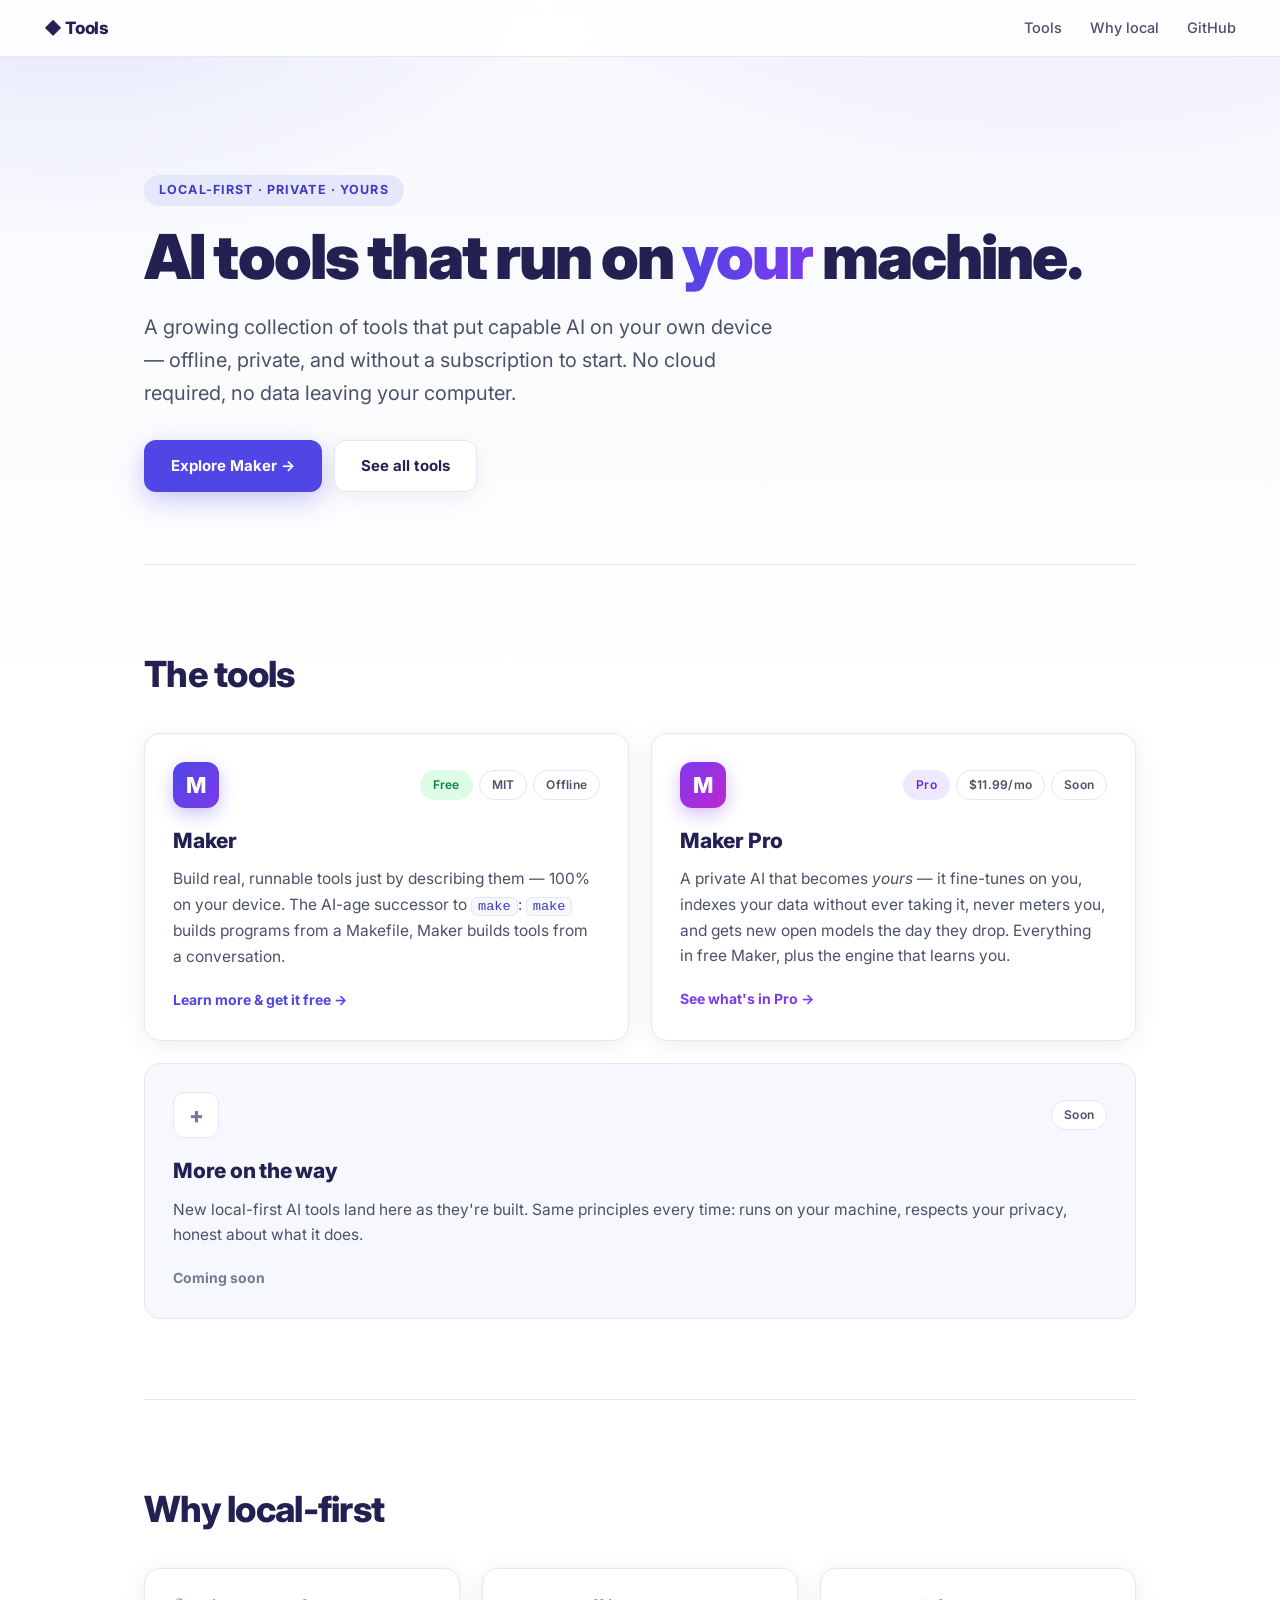
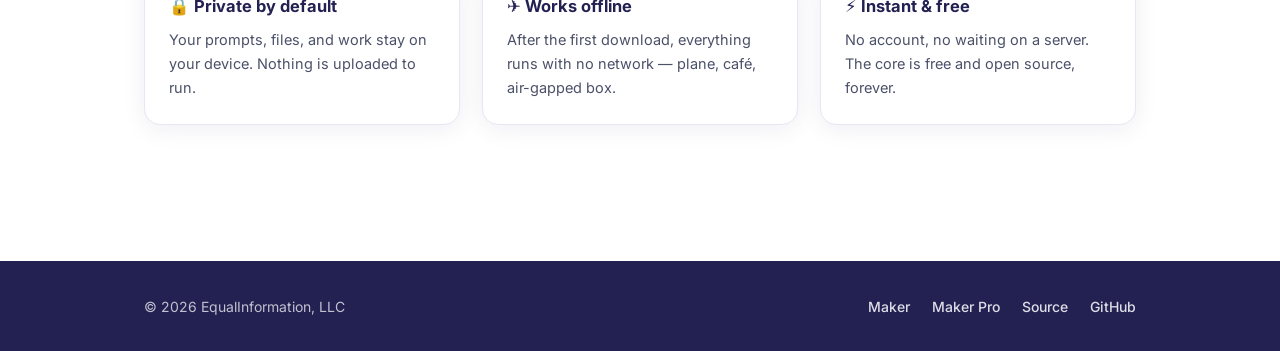
==== index.html @ 85bafb3d "Redesign: light professional theme, EqualInformation LLC branding - Full restyle: Inter typography, " ====
<!doctype html>
<html lang="en">
<head>
  <meta charset="utf-8">
  <meta name="viewport" content="width=device-width, initial-scale=1">
  <title>Tools — local-first AI tools by Bhim Upadhyaya</title>
  <meta name="description" content="A growing collection of local-first, privacy-respecting AI tools. Free and paid, built to run on your own machine.">
  <link rel="icon" href="data:image/svg+xml,%3Csvg xmlns='http://www.w3.org/2000/svg' viewBox='0 0 100 100'%3E%3Crect width='100' height='100' rx='22' fill='%234f46e5'/%3E%3Cpath d='M25 72V28l25 26 25-26v44' fill='none' stroke='white' stroke-width='9' stroke-linejoin='round' stroke-linecap='round'/%3E%3C/svg%3E">
  <link rel="preconnect" href="https://fonts.googleapis.com">
  <link rel="preconnect" href="https://fonts.gstatic.com" crossorigin>
  <link href="https://fonts.googleapis.com/css2?family=Inter:wght@400;500;600;700;800;900&display=swap" rel="stylesheet">
  <link rel="stylesheet" href="styles.css">
</head>
<body>
  <header class="nav">
    <a class="brand" href="/">◆ Tools</a>
    <nav aria-label="Primary">
      <a href="#tools">Tools</a>
      <a href="#values">Why local</a>
      <a href="https://github.com/bpupadhyaya" target="_blank" rel="noopener">GitHub</a>
    </nav>
  </header>

  <main>
    <section class="hero">
      <p class="eyebrow">Local-first · private · yours</p>
      <h1>AI tools that run on <span class="grad">your</span> machine.</h1>
      <p class="lede">A growing collection of tools that put capable AI on your own device —
        offline, private, and without a subscription to start. No cloud required, no data leaving
        your computer.</p>
      <div class="cta">
        <a class="btn primary" href="maker.html">Explore Maker →</a>
        <a class="btn ghost" href="#tools">See all tools</a>
      </div>
    </section>

    <section id="tools" class="section">
      <h2>The tools</h2>
      <div class="grid">
        <a class="card feature" href="maker.html">
          <div class="card-top">
            <span class="logo">M</span>
            <span class="badges"><span class="badge free">Free</span><span class="badge">MIT</span><span class="badge">Offline</span></span>
          </div>
          <h3>Maker</h3>
          <p>Build real, runnable tools just by describing them — 100% on your device. The AI-age
            successor to <code>make</code>: <code>make</code> builds programs from a Makefile,
            Maker builds tools from a conversation.</p>
          <span class="card-link">Learn more &amp; get it free →</span>
        </a>

        <a class="card feature pro-card-mini" href="maker-pro.html">
          <div class="card-top">
            <span class="logo pro-logo">M</span>
            <span class="badges"><span class="badge pro">Pro</span><span class="badge">$11.99/mo</span><span class="badge">Soon</span></span>
          </div>
          <h3>Maker Pro</h3>
          <p>A private AI that becomes <em>yours</em> — it fine-tunes on you, indexes your data
            without ever taking it, never meters you, and gets new open models the day they drop.
            Everything in free Maker, plus the engine that learns you.</p>
          <span class="card-link pro-link">See what's in Pro →</span>
        </a>

        <div class="card soon wide">
          <div class="card-top"><span class="logo dim">+</span><span class="badges"><span class="badge">Soon</span></span></div>
          <h3>More on the way</h3>
          <p>New local-first AI tools land here as they're built. Same principles every time:
            runs on your machine, respects your privacy, honest about what it does.</p>
          <span class="card-link dim">Coming soon</span>
        </div>
      </div>
    </section>

    <section id="values" class="section values">
      <h2>Why local-first</h2>
      <div class="grid three">
        <div class="value">
          <h4>🔒 Private by default</h4>
          <p>Your prompts, files, and work stay on your device. Nothing is uploaded to run.</p>
        </div>
        <div class="value">
          <h4>✈️ Works offline</h4>
          <p>After the first download, everything runs with no network — plane, café, air-gapped box.</p>
        </div>
        <div class="value">
          <h4>⚡ Instant &amp; free</h4>
          <p>No account, no waiting on a server. The core is free and open source, forever.</p>
        </div>
      </div>
    </section>
  </main>

  <footer>
    <div class="foot-inner">
      <span>© 2026 EqualInformation, LLC</span>
      <nav aria-label="Footer">
        <a href="maker.html">Maker</a>
        <a href="maker-pro.html">Maker Pro</a>
        <a href="https://github.com/bpupadhyaya/maker" target="_blank" rel="noopener">Source</a>
        <a href="https://github.com/bpupadhyaya" target="_blank" rel="noopener">GitHub</a>
      </nav>
    </div>
  </footer>
</body>
</html>
---- styles.css ----
/* EqualInformation Tools — brand stylesheet
   Light, professional. Palette: indigo (product) + violet (Pro) on paper. */

:root {
  --ink: #171a2b;
  --ink-soft: #4b5169;
  --ink-faint: #737a94;
  --indigo-900: #232052;
  --indigo-700: #3f3ac2;
  --indigo-600: #4f46e5;
  --indigo-100: #e5e7fb;
  --violet-700: #6d28d9;
  --violet-600: #7c3aed;
  --violet-100: #ede9fe;
  --green-700: #15803d;
  --green-100: #dcfce7;
  --paper: #ffffff;
  --paper-tint: #f7f8fd;
  --line: #e5e7f2;
  --radius: 16px;
  --shadow: 0 4px 24px rgba(35, 32, 82, 0.07);
  --shadow-lift: 0 14px 40px rgba(35, 32, 82, 0.13);
  --max: 1080px;
}
* { box-sizing: border-box; }
html { scroll-behavior: smooth; }
body {
  margin: 0;
  font-family: "Inter", system-ui, -apple-system, "Segoe UI", Roboto, sans-serif;
  font-size: 16px; line-height: 1.65;
  color: var(--ink);
  background: var(--paper);
  -webkit-font-smoothing: antialiased;
}
a { color: inherit; text-decoration: none; }
code {
  background: var(--paper-tint); border: 1px solid var(--line); border-radius: 6px;
  padding: 1px 6px; font-size: 0.88em; color: var(--indigo-700);
  font-family: ui-monospace, "SF Mono", Menlo, Consolas, monospace;
}
em { font-style: italic; }

/* nav */
.nav {
  position: sticky; top: 0; z-index: 10;
  display: flex; align-items: center; justify-content: space-between;
  padding: 14px clamp(18px, 5vw, 44px);
  background: rgba(255,255,255,0.88); backdrop-filter: blur(12px);
  border-bottom: 1px solid var(--line);
}
.brand { font-weight: 800; letter-spacing: -0.02em; font-size: 17px; color: var(--indigo-900); }
.nav nav { display: flex; gap: clamp(14px, 3vw, 28px); align-items: center; }
.nav nav a { color: var(--ink-soft); font-size: 14.5px; font-weight: 500; }
.nav nav a:hover { color: var(--indigo-600); }

main { max-width: var(--max); margin: 0 auto; padding: 0 clamp(18px, 5vw, 44px); }

/* hero */
.hero {
  padding: clamp(64px, 11vw, 118px) 0 clamp(44px, 7vw, 72px);
  position: relative;
}
body::before {
  content: ""; position: absolute; inset: 0 0 auto 0; height: 720px; z-index: -1;
  background:
    radial-gradient(900px 480px at 82% -12%, var(--violet-100) 0%, transparent 62%),
    radial-gradient(820px 460px at 6% -4%, var(--indigo-100) 0%, transparent 58%),
    linear-gradient(180deg, var(--paper-tint), var(--paper));
}
.eyebrow {
  display: inline-block; font-size: 12.5px; font-weight: 700; letter-spacing: 0.09em;
  text-transform: uppercase; color: var(--indigo-700);
  background: var(--indigo-100); border-radius: 999px; padding: 5px 15px; margin: 0 0 18px;
}
h1 {
  font-size: clamp(38px, 6.5vw, 62px); line-height: 1.08; letter-spacing: -0.03em;
  margin: 0 0 20px; font-weight: 900; color: var(--indigo-900);
}
.grad {
  background: linear-gradient(100deg, var(--indigo-600), var(--violet-600));
  -webkit-background-clip: text; background-clip: text; color: transparent;
}
.lede { font-size: clamp(17px, 2.2vw, 20px); color: var(--ink-soft); max-width: 640px; margin: 0 0 30px; }
.cta { display: flex; gap: 12px; flex-wrap: wrap; }
.btn {
  display: inline-block; padding: 13px 26px; border-radius: 12px; font-weight: 700; font-size: 15px;
  border: 1px solid transparent; transition: transform .13s, box-shadow .13s, background .13s, border-color .13s;
}
.btn.primary { background: var(--indigo-600); color: #fff; box-shadow: 0 8px 26px rgba(79,70,229,0.30); }
.btn.primary:hover { background: var(--indigo-700); transform: translateY(-2px); box-shadow: 0 12px 32px rgba(79,70,229,0.38); }
.btn.ghost { border-color: var(--line); color: var(--indigo-900); background: #fff; box-shadow: var(--shadow); }
.btn.ghost:hover { border-color: var(--indigo-600); color: var(--indigo-700); transform: translateY(-2px); }

/* sections */
.section { padding: clamp(48px, 7vw, 80px) 0; border-top: 1px solid var(--line); }
.section h2 {
  font-size: clamp(26px, 4vw, 36px); letter-spacing: -0.02em; margin: 0 0 10px;
  font-weight: 800; color: var(--indigo-900);
}
.section h2 + .grid, .section h2 + p + .grid { margin-top: 28px; }
.muted { color: var(--ink-soft); max-width: 720px; margin: 0 0 8px; }
.center { text-align: center; margin-left: auto; margin-right: auto; }

/* grid + cards */
.grid { display: grid; grid-template-columns: repeat(2, 1fr); gap: 22px; }
.grid.three { grid-template-columns: repeat(3, 1fr); }
@media (max-width: 860px) { .grid.three { grid-template-columns: repeat(2, 1fr); } }
@media (max-width: 640px) { .grid, .grid.three { grid-template-columns: 1fr; } }

.card {
  display: block; padding: 28px; border-radius: var(--radius); border: 1px solid var(--line);
  background: #fff; box-shadow: var(--shadow);
  transition: transform .14s, border-color .14s, box-shadow .14s;
}
.card:hover { transform: translateY(-4px); border-color: rgba(79,70,229,0.45); box-shadow: var(--shadow-lift); }
.card.soon { background: var(--paper-tint); box-shadow: none; }
.card.soon:hover { transform: none; border-color: var(--line); }
.card.wide { grid-column: 1 / -1; }
.card h3 { margin: 4px 0 8px; font-size: 21px; font-weight: 800; letter-spacing: -0.01em; color: var(--indigo-900); }
.card p { color: var(--ink-soft); margin: 0 0 16px; font-size: 15.5px; }
.card-top { display: flex; align-items: center; justify-content: space-between; margin-bottom: 16px; }
.card-link { color: var(--indigo-600); font-weight: 700; font-size: 14px; }
.card-link.dim { color: var(--ink-faint); }

.logo {
  display: grid; place-items: center; width: 46px; height: 46px; border-radius: 12px;
  font-weight: 800; font-size: 22px; color: #fff;
  background: linear-gradient(135deg, var(--indigo-600), var(--violet-600));
  box-shadow: 0 6px 18px rgba(79,70,229,0.3);
}
.logo.dim { background: #fff; border: 1px solid var(--line); color: var(--ink-faint); box-shadow: none; }
.logo.big { width: 78px; height: 78px; border-radius: 20px; font-size: 38px; margin: 0 auto 20px; }

.badges { display: flex; gap: 6px; flex-wrap: wrap; }
.badges.center { justify-content: center; margin-bottom: 18px; }
.badge {
  font-size: 12px; font-weight: 600; letter-spacing: 0.02em; padding: 4px 12px;
  border-radius: 999px; border: 1px solid var(--line); color: var(--ink-soft); background: #fff;
}
.badge.free { color: var(--green-700); border-color: transparent; background: var(--green-100); }
.badge.pro { color: var(--violet-700); border-color: transparent; background: var(--violet-100); }

/* values */
.value {
  padding: 24px; border-radius: var(--radius); border: 1px solid var(--line);
  background: #fff; box-shadow: var(--shadow);
}
.value h4 { margin: 0 0 8px; font-size: 16.5px; font-weight: 700; color: var(--indigo-900); }
.value p { margin: 0; color: var(--ink-soft); font-size: 14.5px; }

/* product page */
.hero.product { text-align: center; padding-bottom: clamp(32px, 5vw, 56px); }
.hero.product .lede { margin-left: auto; margin-right: auto; }
.hero.product .cta { justify-content: center; }

/* download */
.download .grid { margin-top: 26px; }
.dl {
  display: block; text-align: center; padding: 28px 22px; border-radius: var(--radius);
  border: 1px solid var(--line); background: #fff; box-shadow: var(--shadow);
  transition: transform .14s, border-color .14s, box-shadow .14s;
}
.dl:hover { transform: translateY(-3px); border-color: rgba(79,70,229,0.45); box-shadow: var(--shadow-lift); }
.dl .os {
  display: grid; place-items: center; width: 44px; height: 44px; margin: 0 auto 12px;
  border-radius: 12px; background: var(--indigo-100); font-size: 21px;
}
.dl h4 { margin: 0 0 4px; font-size: 18px; font-weight: 700; color: var(--indigo-900); }
.dl p { margin: 0 0 14px; color: var(--ink-soft); font-size: 14px; }
.note { margin-top: 22px; font-size: 14px; color: var(--ink-faint); max-width: 680px; }
.note a { color: var(--indigo-600); font-weight: 600; }
.muted a { color: var(--indigo-600); font-weight: 600; }

/* pro banner */
.pro-card {
  display: block; text-align: center; padding: 48px 32px; border-radius: 20px;
  background: linear-gradient(120deg, var(--indigo-900), var(--violet-700));
  color: #fff; box-shadow: 0 18px 50px rgba(35,32,82,0.28);
  transition: transform .14s, box-shadow .14s;
}
a.pro-card:hover { transform: translateY(-3px); box-shadow: 0 24px 60px rgba(35,32,82,0.36); }
.pro-card .badge.pro { background: rgba(255,255,255,0.16); color: #e9d5ff; }
.pro-card h3 { font-size: 27px; margin: 14px 0 10px; font-weight: 800; letter-spacing: -0.01em; }
.pro-card p { color: rgba(255,255,255,0.85); max-width: 640px; margin: 0 auto 18px; }
.pro-card strong { color: #fff; }
.pro-card .card-link { color: #dcd2ff; }

/* pro identity */
.pro-logo { background: linear-gradient(135deg, var(--violet-600), #c026d3); box-shadow: 0 6px 18px rgba(124,58,237,0.32); }
.pro-grad { background: linear-gradient(100deg, var(--violet-600), #c026d3); -webkit-background-clip: text; background-clip: text; color: transparent; }
.pro-btn { background: var(--violet-600); box-shadow: 0 8px 26px rgba(124,58,237,0.32); }
.pro-btn:hover { background: var(--violet-700); box-shadow: 0 12px 32px rgba(124,58,237,0.4); }
.pro-link { color: var(--violet-600); }
.card.pro-card-mini:hover { border-color: rgba(124,58,237,0.5); }
.badge.soon-badge { color: var(--ink-soft); }

/* feature group subheads */
.subhead {
  display: table; margin: 36px 0 16px; font-size: 12.5px; letter-spacing: 0.09em;
  text-transform: uppercase; color: var(--violet-700); font-weight: 700;
  background: var(--violet-100); border-radius: 999px; padding: 5px 15px;
}

/* code block */
.code-block {
  max-width: 640px; margin: 22px auto 16px; padding: 20px 24px; border-radius: 14px;
  background: #191d33; overflow-x: auto; text-align: left;
  box-shadow: 0 14px 36px rgba(35,32,82,0.22);
}
.code-block code {
  display: block; background: none; border: 0; padding: 0; font-size: 14px; line-height: 1.75;
  color: #7ee787; white-space: pre;
}

/* pricing */
.plans { align-items: stretch; margin-top: 28px; }
.plan {
  display: flex; flex-direction: column; padding: 32px 28px; border-radius: var(--radius);
  border: 1px solid var(--line); background: #fff; box-shadow: var(--shadow);
}
.plan.hot { border-color: rgba(124,58,237,0.5); box-shadow: 0 18px 48px rgba(124,58,237,0.16); position: relative; }
.plan .badge { align-self: flex-start; margin-bottom: 10px; }
.plan h3 { margin: 0 0 6px; font-size: 21px; font-weight: 800; color: var(--indigo-900); }
.plan .price { font-size: 36px; font-weight: 900; letter-spacing: -0.03em; margin: 0 0 16px; color: var(--indigo-900); }
.plan .price span { font-size: 14px; font-weight: 500; color: var(--ink-faint); letter-spacing: 0; }
.plan ul { list-style: none; margin: 0 0 24px; padding: 0; color: var(--ink-soft); font-size: 15px; flex: 1; }
.plan ul li { padding: 6px 0 6px 28px; position: relative; }
.plan ul li::before { content: "✓"; position: absolute; left: 2px; color: var(--green-700); font-weight: 800; }
.plan.hot ul li::before { color: var(--violet-600); }
.btn.full { display: block; text-align: center; }

/* footer */
footer { background: var(--indigo-900); margin-top: 56px; }
.foot-inner {
  max-width: var(--max); margin: 0 auto; padding: 34px clamp(18px, 5vw, 44px);
  display: flex; align-items: center; justify-content: space-between;
  color: rgba(255,255,255,0.72); font-size: 14px; flex-wrap: wrap; gap: 14px;
}
.foot-inner nav { display: flex; gap: 22px; }
.foot-inner a { color: rgba(255,255,255,0.85); font-weight: 500; }
.foot-inner a:hover { color: #fff; }
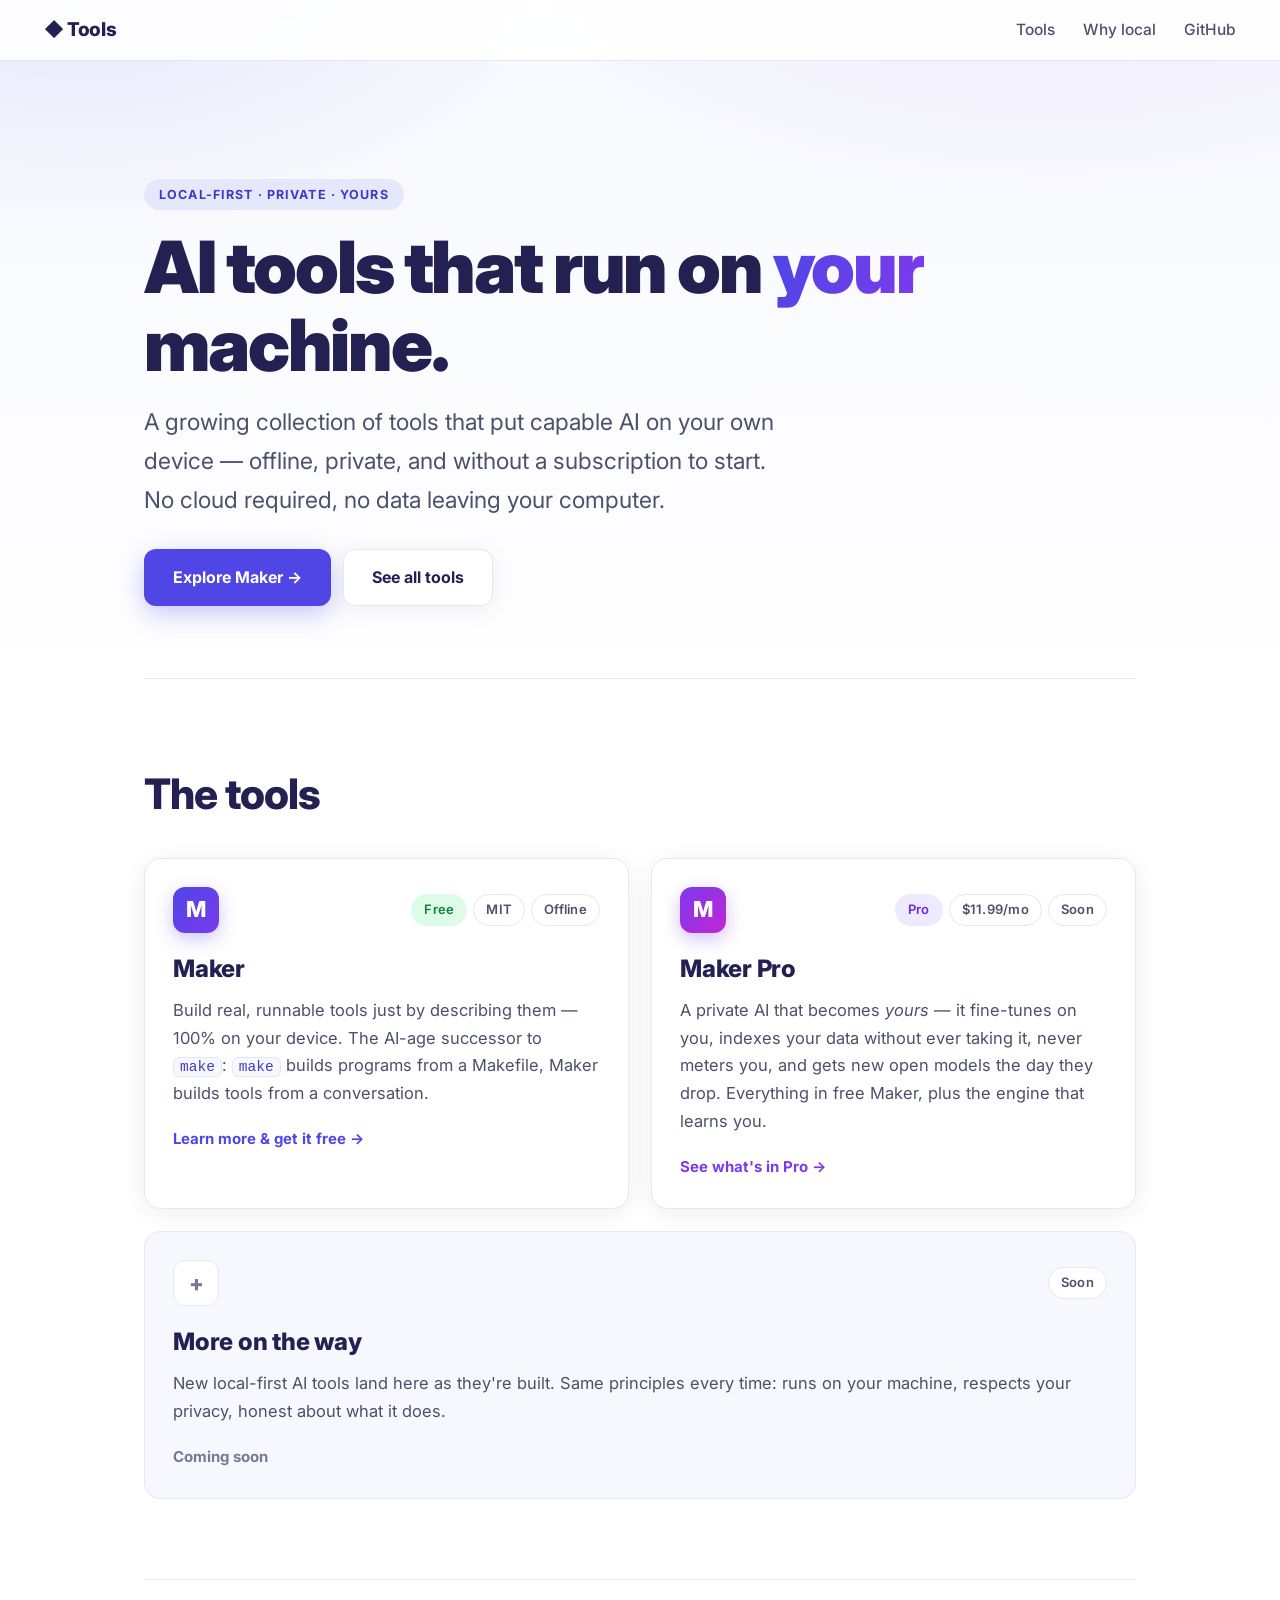
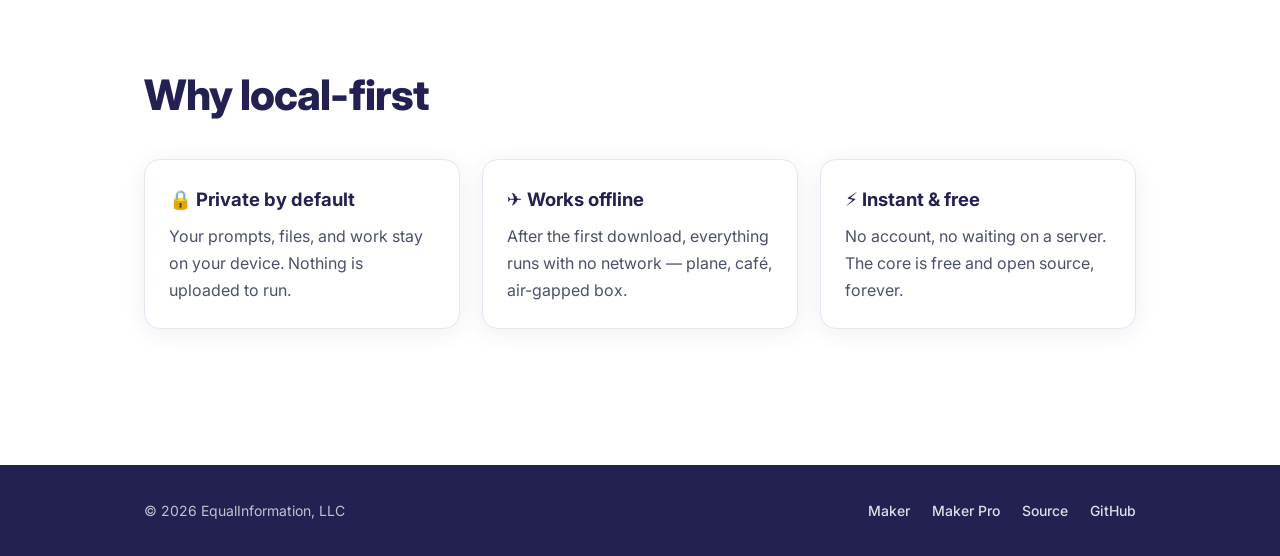
==== commit cac9b376: "Typography: scale up to match reference site presence; v=3 cache-bust Co-Authored-By: Claude Fable 5" ====
--- a/index.html
+++ b/index.html
@@ -9,7 +9,7 @@
   <link rel="preconnect" href="https://fonts.googleapis.com">
   <link rel="preconnect" href="https://fonts.gstatic.com" crossorigin>
   <link href="https://fonts.googleapis.com/css2?family=Inter:wght@400;500;600;700;800;900&display=swap" rel="stylesheet">
-  <link rel="stylesheet" href="styles.css">
+  <link rel="stylesheet" href="styles.css?v=3">
 </head>
 <body>
   <header class="nav">
--- a/styles.css
+++ b/styles.css
@@ -27,7 +27,7 @@
 body {
   margin: 0;
   font-family: "Inter", system-ui, -apple-system, "Segoe UI", Roboto, sans-serif;
-  font-size: 16px; line-height: 1.65;
+  font-size: 17px; line-height: 1.68;
   color: var(--ink);
   background: var(--paper);
   -webkit-font-smoothing: antialiased;
@@ -48,9 +48,9 @@
   background: rgba(255,255,255,0.88); backdrop-filter: blur(12px);
   border-bottom: 1px solid var(--line);
 }
-.brand { font-weight: 800; letter-spacing: -0.02em; font-size: 17px; color: var(--indigo-900); }
+.brand { font-weight: 800; letter-spacing: -0.02em; font-size: 19px; color: var(--indigo-900); }
 .nav nav { display: flex; gap: clamp(14px, 3vw, 28px); align-items: center; }
-.nav nav a { color: var(--ink-soft); font-size: 14.5px; font-weight: 500; }
+.nav nav a { color: var(--ink-soft); font-size: 15.5px; font-weight: 500; }
 .nav nav a:hover { color: var(--indigo-600); }
 
 main { max-width: var(--max); margin: 0 auto; padding: 0 clamp(18px, 5vw, 44px); }
@@ -73,17 +73,17 @@
   background: var(--indigo-100); border-radius: 999px; padding: 5px 15px; margin: 0 0 18px;
 }
 h1 {
-  font-size: clamp(38px, 6.5vw, 62px); line-height: 1.08; letter-spacing: -0.03em;
+  font-size: clamp(42px, 7vw, 72px); line-height: 1.08; letter-spacing: -0.03em;
   margin: 0 0 20px; font-weight: 900; color: var(--indigo-900);
 }
 .grad {
   background: linear-gradient(100deg, var(--indigo-600), var(--violet-600));
   -webkit-background-clip: text; background-clip: text; color: transparent;
 }
-.lede { font-size: clamp(17px, 2.2vw, 20px); color: var(--ink-soft); max-width: 640px; margin: 0 0 30px; }
+.lede { font-size: clamp(18px, 2.5vw, 23px); color: var(--ink-soft); max-width: 640px; margin: 0 0 30px; }
 .cta { display: flex; gap: 12px; flex-wrap: wrap; }
 .btn {
-  display: inline-block; padding: 13px 26px; border-radius: 12px; font-weight: 700; font-size: 15px;
+  display: inline-block; padding: 14px 28px; border-radius: 12px; font-weight: 700; font-size: 16px;
   border: 1px solid transparent; transition: transform .13s, box-shadow .13s, background .13s, border-color .13s;
 }
 .btn.primary { background: var(--indigo-600); color: #fff; box-shadow: 0 8px 26px rgba(79,70,229,0.30); }
@@ -94,7 +94,7 @@
 /* sections */
 .section { padding: clamp(48px, 7vw, 80px) 0; border-top: 1px solid var(--line); }
 .section h2 {
-  font-size: clamp(26px, 4vw, 36px); letter-spacing: -0.02em; margin: 0 0 10px;
+  font-size: clamp(30px, 4.5vw, 42px); letter-spacing: -0.02em; margin: 0 0 10px;
   font-weight: 800; color: var(--indigo-900);
 }
 .section h2 + .grid, .section h2 + p + .grid { margin-top: 28px; }
@@ -116,10 +116,10 @@
 .card.soon { background: var(--paper-tint); box-shadow: none; }
 .card.soon:hover { transform: none; border-color: var(--line); }
 .card.wide { grid-column: 1 / -1; }
-.card h3 { margin: 4px 0 8px; font-size: 21px; font-weight: 800; letter-spacing: -0.01em; color: var(--indigo-900); }
-.card p { color: var(--ink-soft); margin: 0 0 16px; font-size: 15.5px; }
+.card h3 { margin: 4px 0 8px; font-size: 24px; font-weight: 800; letter-spacing: -0.01em; color: var(--indigo-900); }
+.card p { color: var(--ink-soft); margin: 0 0 16px; font-size: 16.5px; }
 .card-top { display: flex; align-items: center; justify-content: space-between; margin-bottom: 16px; }
-.card-link { color: var(--indigo-600); font-weight: 700; font-size: 14px; }
+.card-link { color: var(--indigo-600); font-weight: 700; font-size: 15px; }
 .card-link.dim { color: var(--ink-faint); }
 
 .logo {
@@ -134,7 +134,7 @@
 .badges { display: flex; gap: 6px; flex-wrap: wrap; }
 .badges.center { justify-content: center; margin-bottom: 18px; }
 .badge {
-  font-size: 12px; font-weight: 600; letter-spacing: 0.02em; padding: 4px 12px;
+  font-size: 13px; font-weight: 600; letter-spacing: 0.02em; padding: 4px 12px;
   border-radius: 999px; border: 1px solid var(--line); color: var(--ink-soft); background: #fff;
 }
 .badge.free { color: var(--green-700); border-color: transparent; background: var(--green-100); }
@@ -145,8 +145,8 @@
   padding: 24px; border-radius: var(--radius); border: 1px solid var(--line);
   background: #fff; box-shadow: var(--shadow);
 }
-.value h4 { margin: 0 0 8px; font-size: 16.5px; font-weight: 700; color: var(--indigo-900); }
-.value p { margin: 0; color: var(--ink-soft); font-size: 14.5px; }
+.value h4 { margin: 0 0 8px; font-size: 18.5px; font-weight: 700; color: var(--indigo-900); }
+.value p { margin: 0; color: var(--ink-soft); font-size: 16px; }
 
 /* product page */
 .hero.product { text-align: center; padding-bottom: clamp(32px, 5vw, 56px); }
@@ -165,9 +165,9 @@
   display: grid; place-items: center; width: 44px; height: 44px; margin: 0 auto 12px;
   border-radius: 12px; background: var(--indigo-100); font-size: 21px;
 }
-.dl h4 { margin: 0 0 4px; font-size: 18px; font-weight: 700; color: var(--indigo-900); }
-.dl p { margin: 0 0 14px; color: var(--ink-soft); font-size: 14px; }
-.note { margin-top: 22px; font-size: 14px; color: var(--ink-faint); max-width: 680px; }
+.dl h4 { margin: 0 0 4px; font-size: 20px; font-weight: 700; color: var(--indigo-900); }
+.dl p { margin: 0 0 14px; color: var(--ink-soft); font-size: 15px; }
+.note { margin-top: 22px; font-size: 15px; color: var(--ink-faint); max-width: 680px; }
 .note a { color: var(--indigo-600); font-weight: 600; }
 .muted a { color: var(--indigo-600); font-weight: 600; }
 
@@ -180,7 +180,7 @@
 }
 a.pro-card:hover { transform: translateY(-3px); box-shadow: 0 24px 60px rgba(35,32,82,0.36); }
 .pro-card .badge.pro { background: rgba(255,255,255,0.16); color: #e9d5ff; }
-.pro-card h3 { font-size: 27px; margin: 14px 0 10px; font-weight: 800; letter-spacing: -0.01em; }
+.pro-card h3 { font-size: 30px; margin: 14px 0 10px; font-weight: 800; letter-spacing: -0.01em; }
 .pro-card p { color: rgba(255,255,255,0.85); max-width: 640px; margin: 0 auto 18px; }
 .pro-card strong { color: #fff; }
 .pro-card .card-link { color: #dcd2ff; }
@@ -220,10 +220,10 @@
 }
 .plan.hot { border-color: rgba(124,58,237,0.5); box-shadow: 0 18px 48px rgba(124,58,237,0.16); position: relative; }
 .plan .badge { align-self: flex-start; margin-bottom: 10px; }
-.plan h3 { margin: 0 0 6px; font-size: 21px; font-weight: 800; color: var(--indigo-900); }
-.plan .price { font-size: 36px; font-weight: 900; letter-spacing: -0.03em; margin: 0 0 16px; color: var(--indigo-900); }
+.plan h3 { margin: 0 0 6px; font-size: 23px; font-weight: 800; color: var(--indigo-900); }
+.plan .price { font-size: 40px; font-weight: 900; letter-spacing: -0.03em; margin: 0 0 16px; color: var(--indigo-900); }
 .plan .price span { font-size: 14px; font-weight: 500; color: var(--ink-faint); letter-spacing: 0; }
-.plan ul { list-style: none; margin: 0 0 24px; padding: 0; color: var(--ink-soft); font-size: 15px; flex: 1; }
+.plan ul { list-style: none; margin: 0 0 24px; padding: 0; color: var(--ink-soft); font-size: 16px; flex: 1; }
 .plan ul li { padding: 6px 0 6px 28px; position: relative; }
 .plan ul li::before { content: "✓"; position: absolute; left: 2px; color: var(--green-700); font-weight: 800; }
 .plan.hot ul li::before { color: var(--violet-600); }
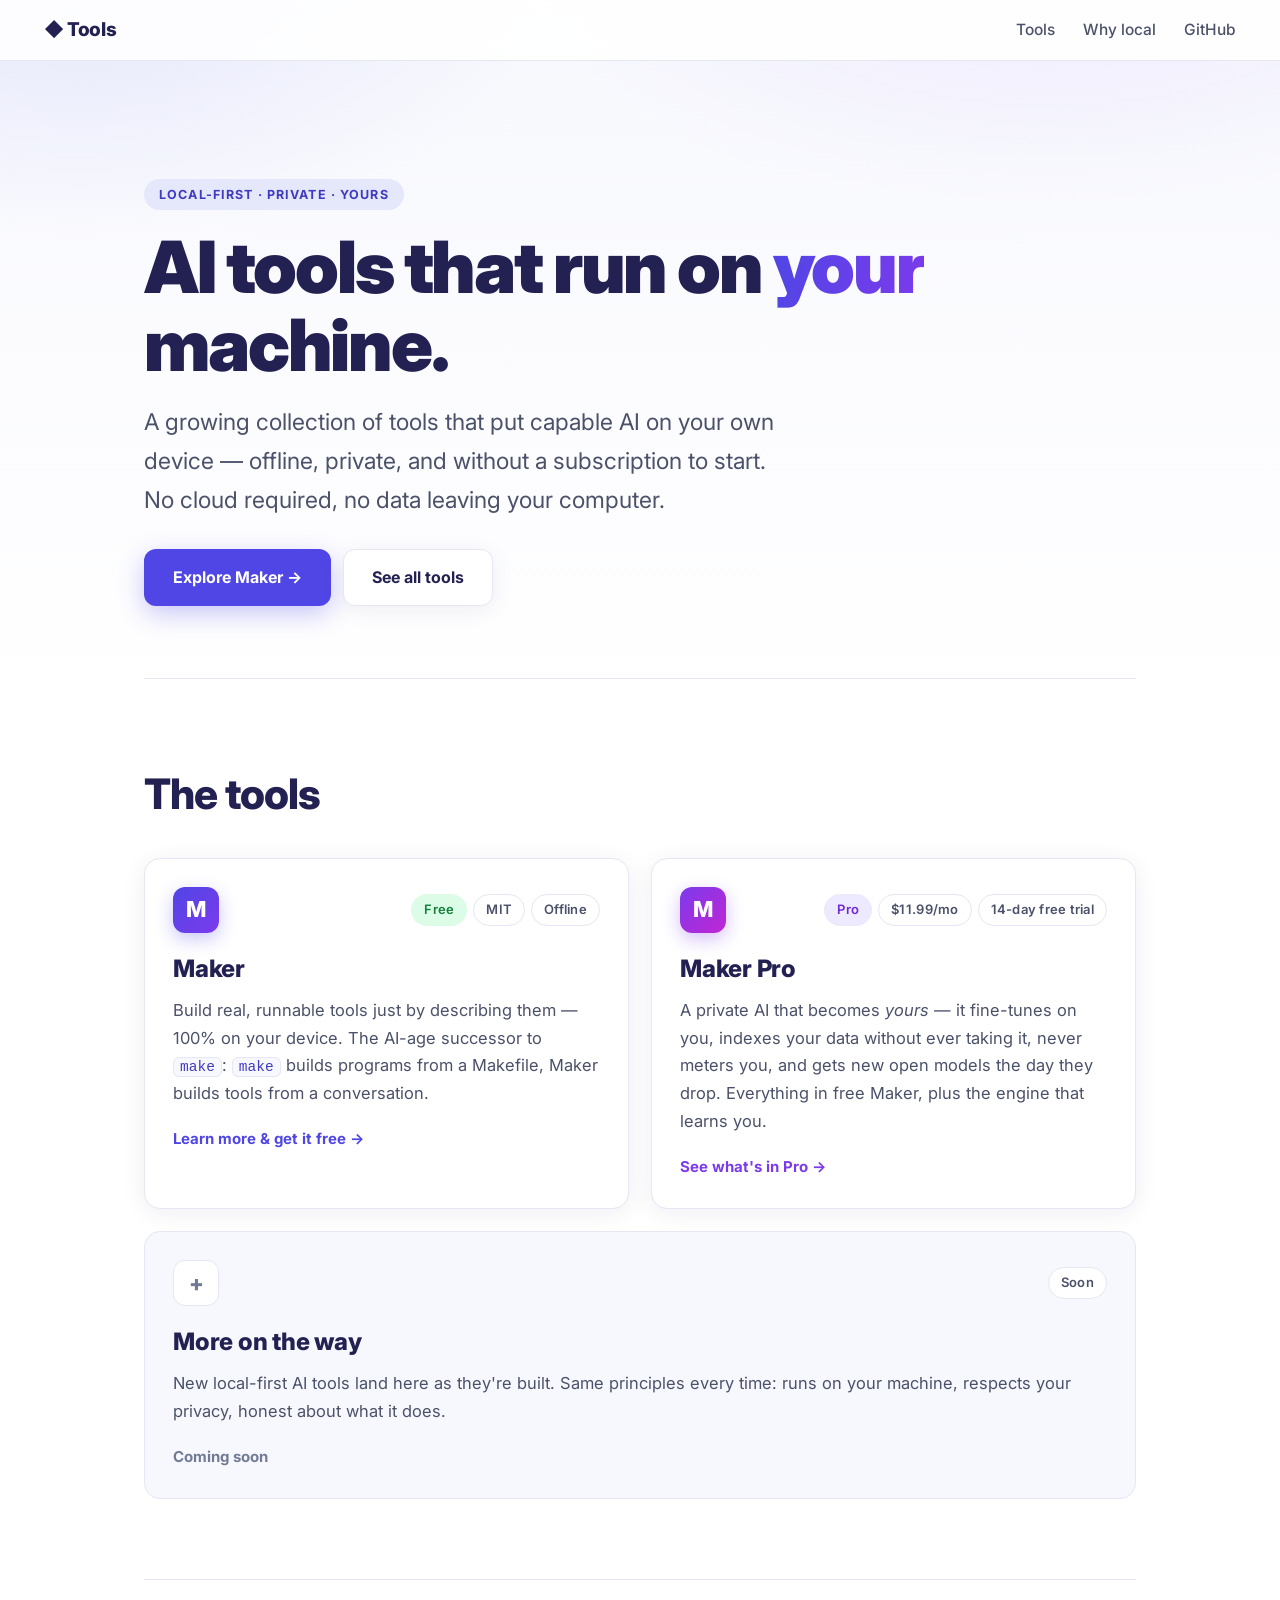
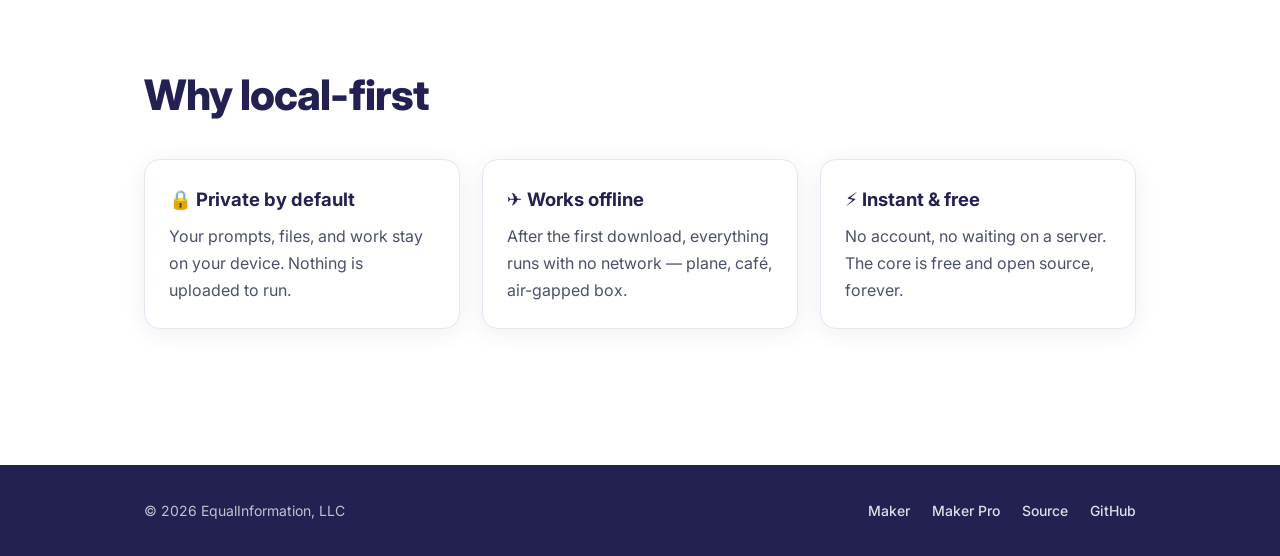
==== commit 507151e0: "Maker Pro is LIVE: Stripe payment link wired — waitlist CTAs become trial/subscribe STRIPE_LINK set " ====
--- a/index.html
+++ b/index.html
@@ -52,7 +52,7 @@
         <a class="card feature pro-card-mini" href="maker-pro.html">
           <div class="card-top">
             <span class="logo pro-logo">M</span>
-            <span class="badges"><span class="badge pro">Pro</span><span class="badge">$11.99/mo</span><span class="badge">Soon</span></span>
+            <span class="badges"><span class="badge pro">Pro</span><span class="badge">$11.99/mo</span><span class="badge">14-day free trial</span></span>
           </div>
           <h3>Maker Pro</h3>
           <p>A private AI that becomes <em>yours</em> — it fine-tunes on you, indexes your data
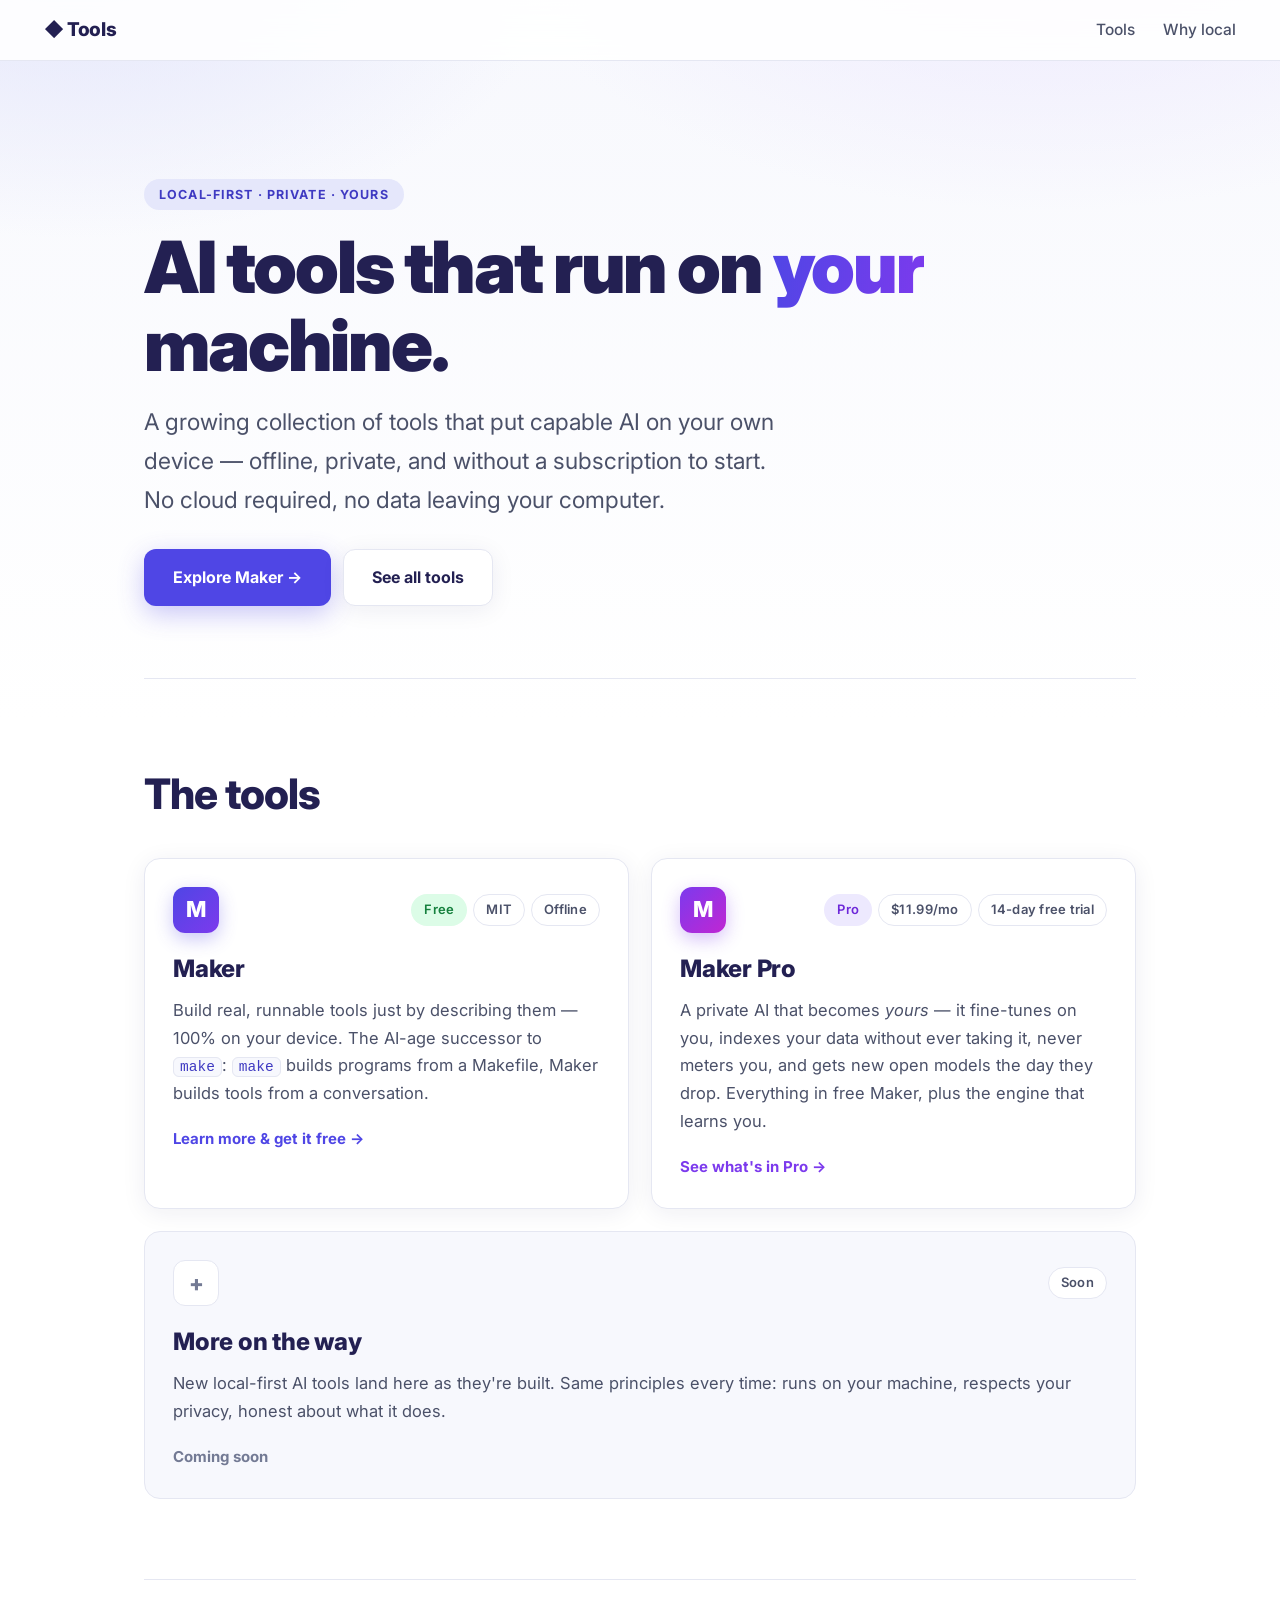
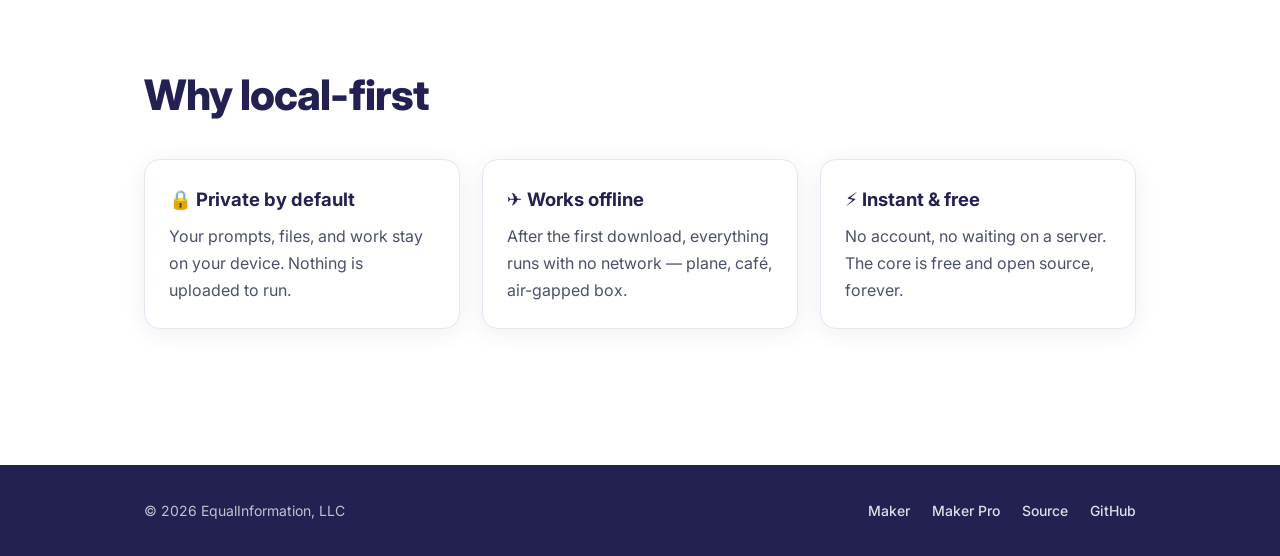
==== commit 12cd9471: "Pro page: accurate macOS quarantine fix note + README guide link Co-Authored-By: Claude Fable 5 <nor" ====
--- a/index.html
+++ b/index.html
@@ -13,11 +13,10 @@
 </head>
 <body>
   <header class="nav">
-    <a class="brand" href="/">◆ Tools</a>
+    <a class="brand" href="/tools/">◆ Tools</a>
     <nav aria-label="Primary">
       <a href="#tools">Tools</a>
       <a href="#values">Why local</a>
-      <a href="https://github.com/bpupadhyaya" target="_blank" rel="noopener">GitHub</a>
     </nav>
   </header>
 
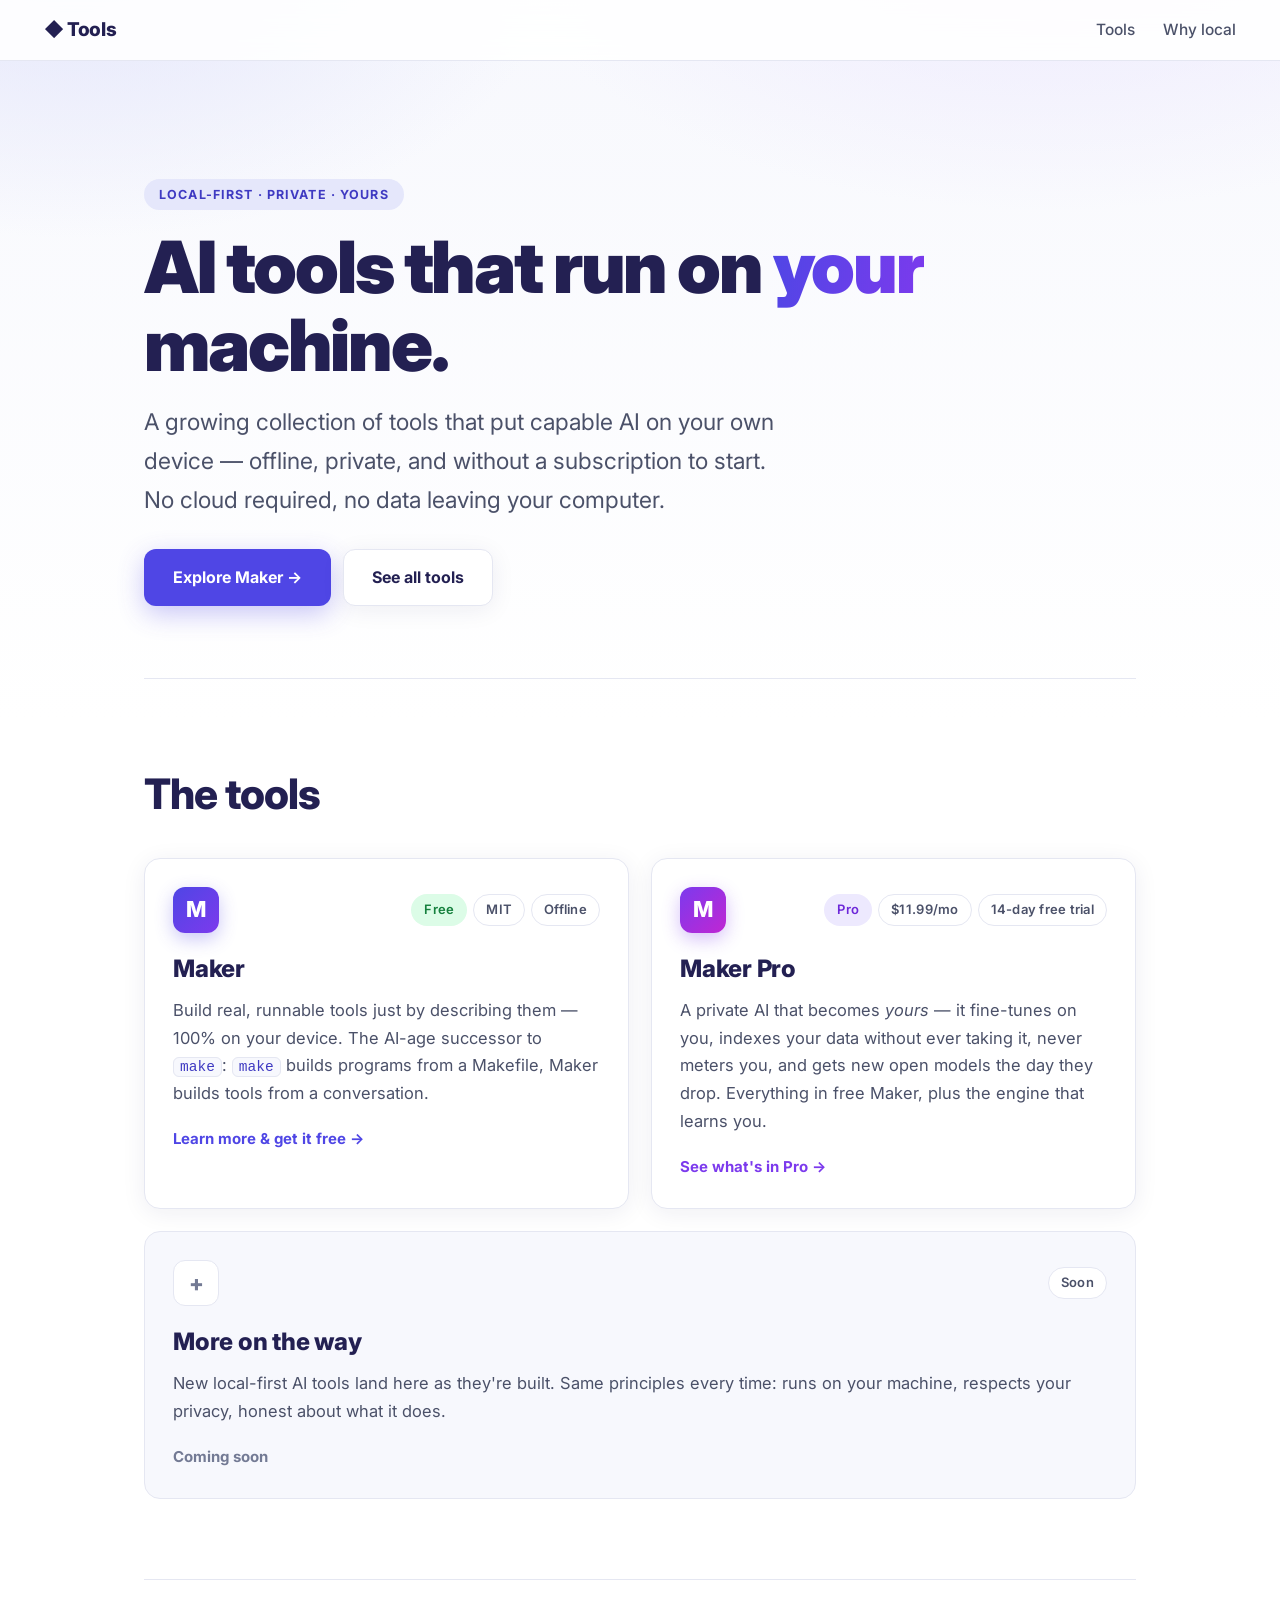
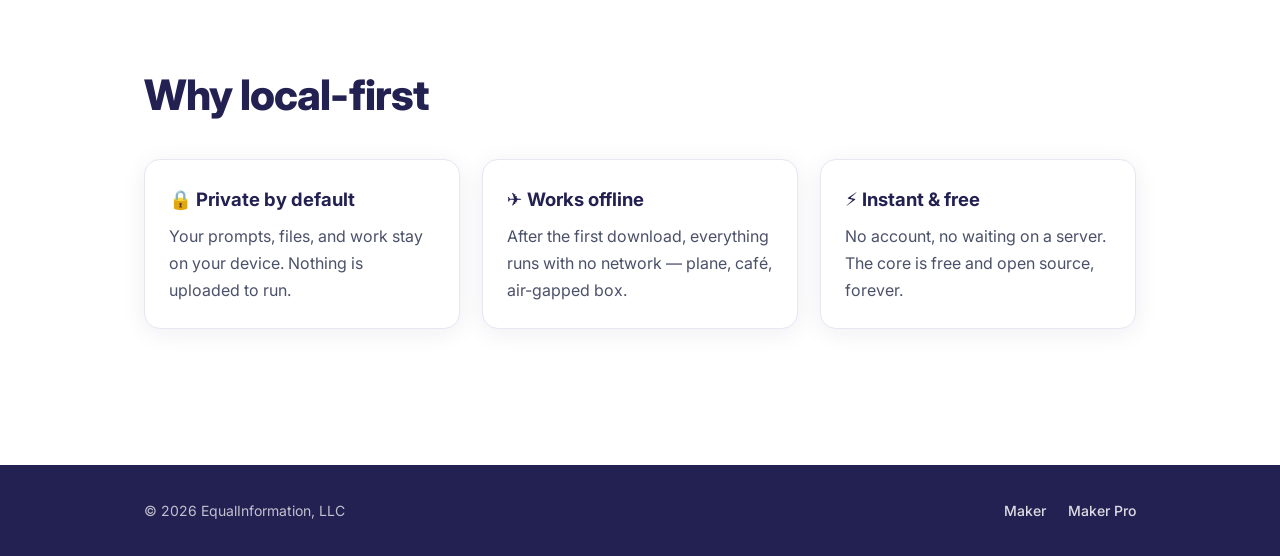
==== commit 96fbaaa2: "Footer: remove Source and GitHub links from landing page Co-Authored-By: Claude Fable 5 <noreply@ant" ====
--- a/index.html
+++ b/index.html
@@ -95,8 +95,6 @@
       <nav aria-label="Footer">
         <a href="maker.html">Maker</a>
         <a href="maker-pro.html">Maker Pro</a>
-        <a href="https://github.com/bpupadhyaya/maker" target="_blank" rel="noopener">Source</a>
-        <a href="https://github.com/bpupadhyaya" target="_blank" rel="noopener">GitHub</a>
       </nav>
     </div>
   </footer>
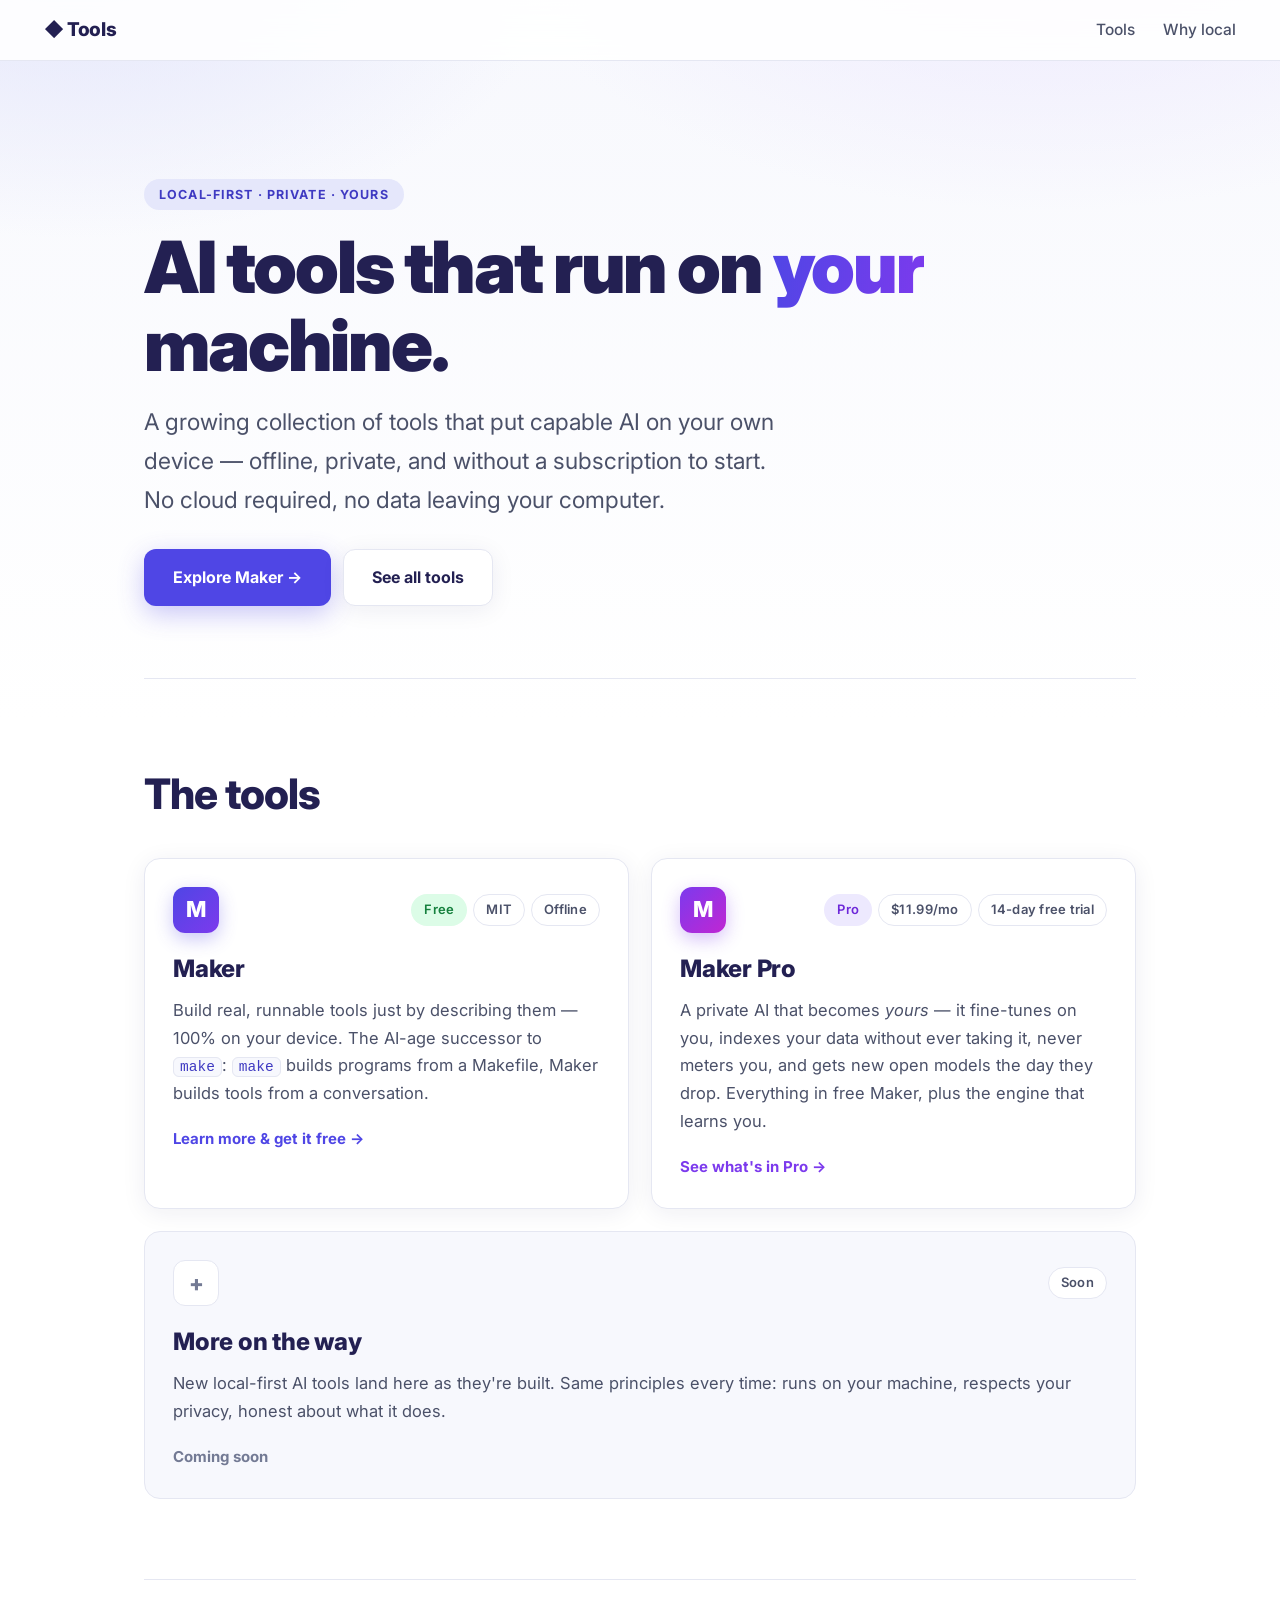
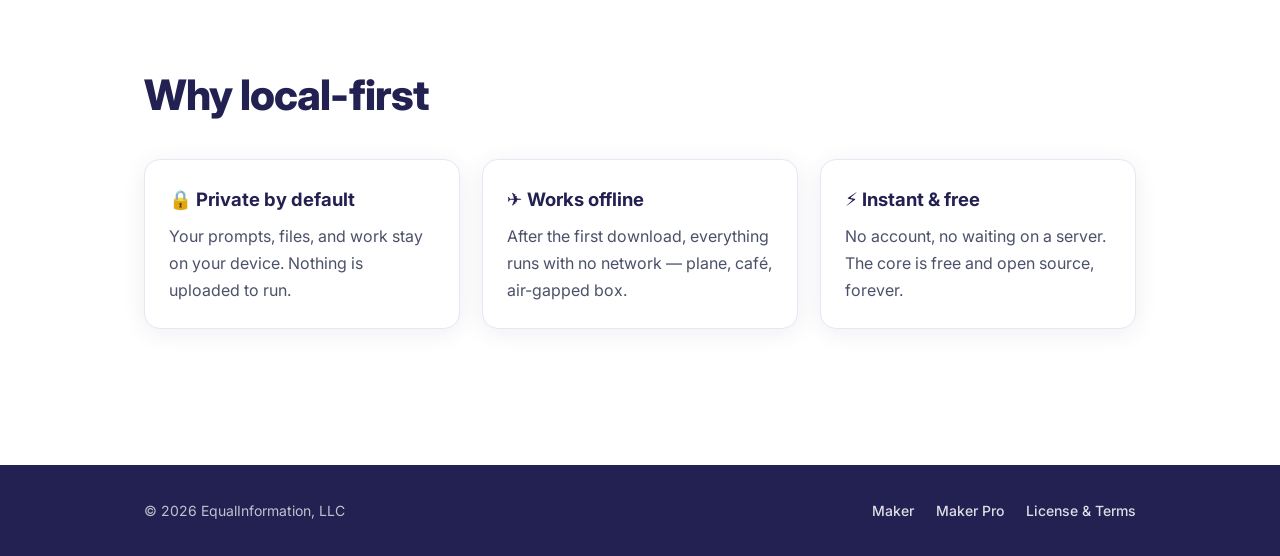
==== commit f25baf40: "Add License Agreement & Terms (AI-first EULA) + link at purchase and in-app - license.html: professi" ====
--- a/index.html
+++ b/index.html
@@ -95,6 +95,7 @@
       <nav aria-label="Footer">
         <a href="maker.html">Maker</a>
         <a href="maker-pro.html">Maker Pro</a>
+        <a href="license.html">License &amp; Terms</a>
       </nav>
     </div>
   </footer>
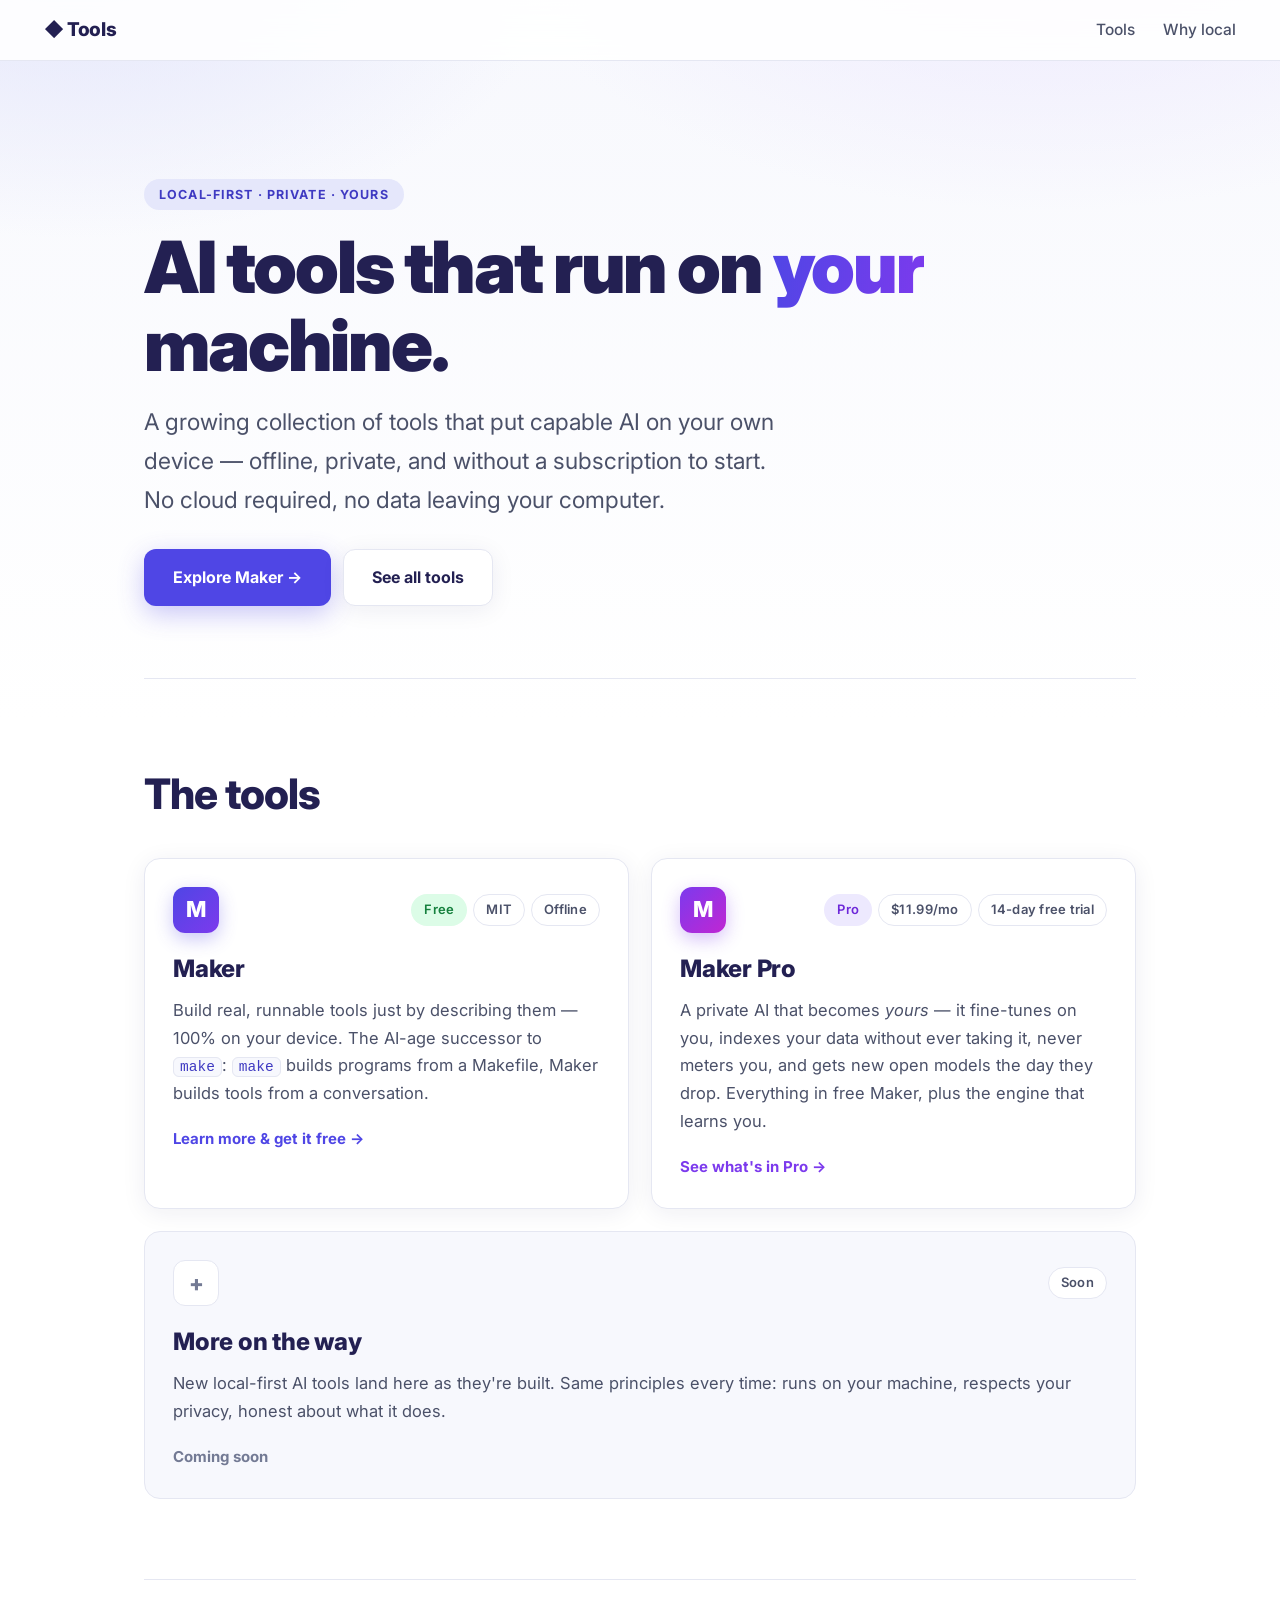
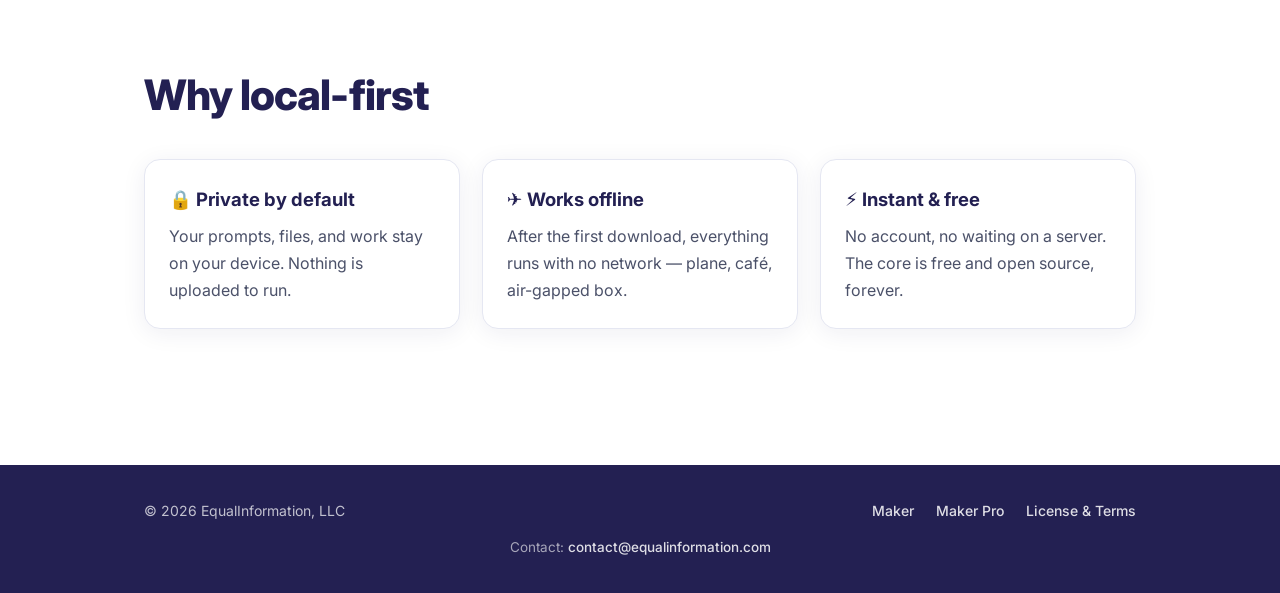
==== commit 325fbcbb: "Add per-page contact emails to footers Co-Authored-By: Claude Fable 5 <noreply@anthropic.com>" ====
--- a/index.html
+++ b/index.html
@@ -97,6 +97,7 @@
         <a href="maker-pro.html">Maker Pro</a>
         <a href="license.html">License &amp; Terms</a>
       </nav>
+      <div class="foot-contact">Contact: <a href="mailto:contact@equalinformation.com">contact@equalinformation.com</a></div>
     </div>
   </footer>
 </body>
--- a/styles.css
+++ b/styles.css
@@ -239,3 +239,7 @@
 .foot-inner nav { display: flex; gap: 22px; }
 .foot-inner a { color: rgba(255,255,255,0.85); font-weight: 500; }
 .foot-inner a:hover { color: #fff; }
+.foot-contact {
+  flex-basis: 100%; text-align: center;
+  color: rgba(255,255,255,0.6); font-size: 13.5px;
+}
